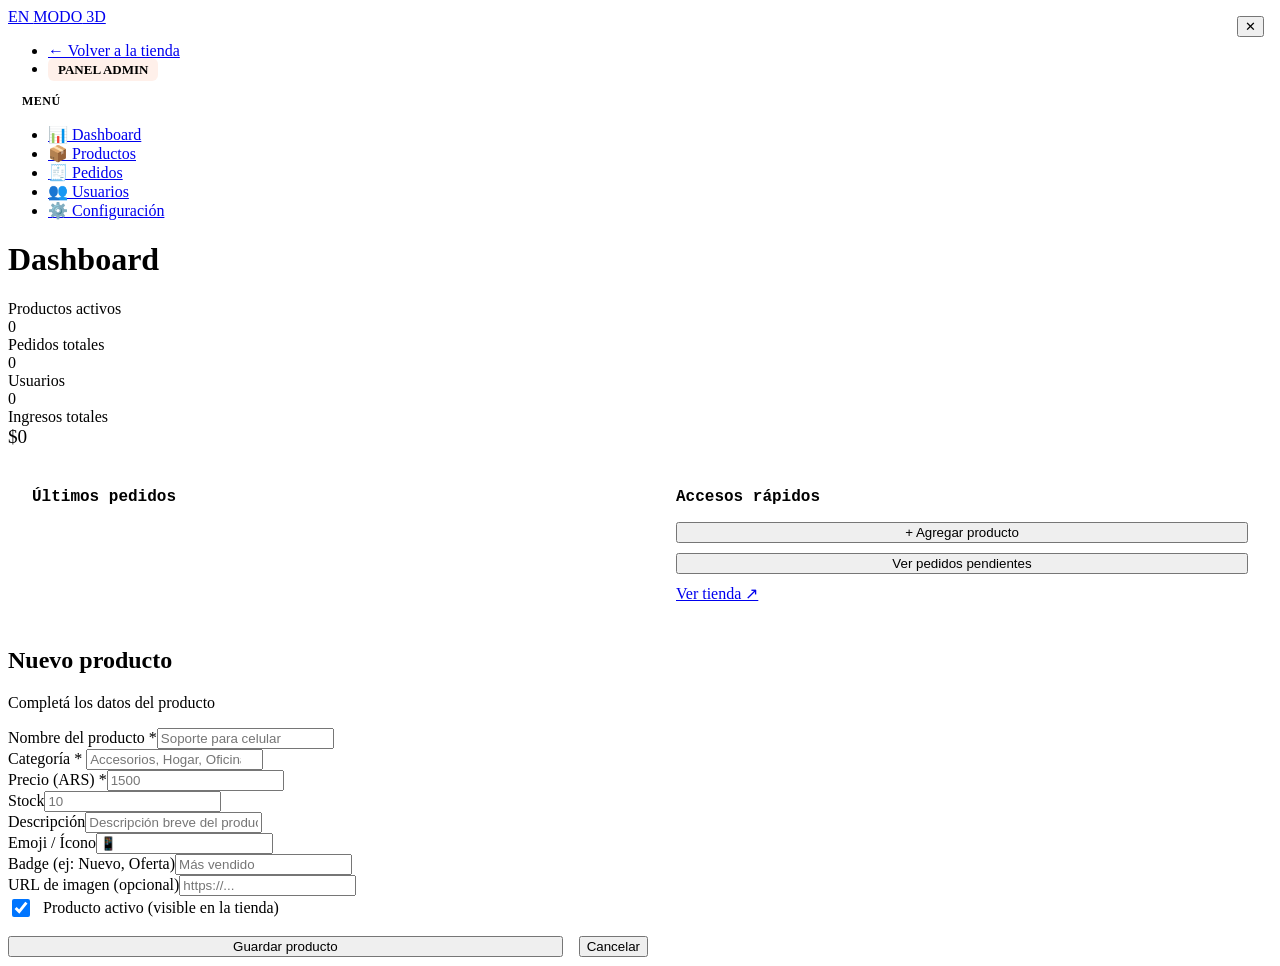
==== admin.html @ b985807b "Add files via upload" ====
<!DOCTYPE html>
<html lang="es">
<head>
  <meta charset="UTF-8">
  <meta name="viewport" content="width=device-width, initial-scale=1.0">
  <title>Admin — En Modo 3D</title>
  <link rel="stylesheet" href="css/style.css">
</head>
<body>
<nav class="navbar">
  <a href="index.html" class="navbar-logo">EN <span>MODO</span> 3D</a>
  <ul class="navbar-nav">
    <li><a href="index.html">← Volver a la tienda</a></li>
    <li><span style="font-size:13px;color:var(--accent);font-weight:700;padding:4px 10px;background:rgba(255,107,53,0.1);border-radius:6px">PANEL ADMIN</span></li>
  </ul>
</nav>

<div class="admin-layout">
  <!-- SIDEBAR -->
  <aside class="admin-sidebar">
    <div style="font-size:12px;font-weight:700;color:var(--text3);text-transform:uppercase;letter-spacing:0.5px;padding:0 14px;margin-bottom:1rem">Menú</div>
    <ul class="admin-nav">
      <li><a href="#" class="active" onclick="showSection('dashboard')">📊 Dashboard</a></li>
      <li><a href="#" onclick="showSection('products')">📦 Productos</a></li>
      <li><a href="#" onclick="showSection('orders')">🧾 Pedidos</a></li>
      <li><a href="#" onclick="showSection('users')">👥 Usuarios</a></li>
      <li><a href="#" onclick="showSection('config')">⚙️ Configuración</a></li>
    </ul>
  </aside>

  <!-- CONTENT -->
  <main class="admin-content">

    <!-- DASHBOARD -->
    <div id="section-dashboard">
      <div class="admin-header">
        <h1 class="admin-title">Dashboard</h1>
        <span style="font-size:13px;color:var(--text3)" id="dash-date"></span>
      </div>
      <div class="stats-grid">
        <div class="stat-card">
          <div class="stat-label">Productos activos</div>
          <div class="stat-val" id="stat-products">0</div>
        </div>
        <div class="stat-card">
          <div class="stat-label">Pedidos totales</div>
          <div class="stat-val" id="stat-orders">0</div>
        </div>
        <div class="stat-card">
          <div class="stat-label">Usuarios</div>
          <div class="stat-val" id="stat-users">0</div>
        </div>
        <div class="stat-card">
          <div class="stat-label">Ingresos totales</div>
          <div class="stat-val" id="stat-revenue" style="font-size:1.2rem">$0</div>
        </div>
      </div>
      <div style="display:grid;grid-template-columns:1fr 1fr;gap:1.5rem">
        <div style="background:var(--surface);border:1px solid var(--border);border-radius:var(--radius-lg);padding:1.5rem">
          <h3 style="font-size:1rem;font-weight:700;font-family:'Space Mono',monospace;margin-bottom:1rem;color:var(--primary)">Últimos pedidos</h3>
          <div id="dash-orders"></div>
        </div>
        <div style="background:var(--surface);border:1px solid var(--border);border-radius:var(--radius-lg);padding:1.5rem">
          <h3 style="font-size:1rem;font-weight:700;font-family:'Space Mono',monospace;margin-bottom:1rem;color:var(--primary)">Accesos rápidos</h3>
          <div style="display:flex;flex-direction:column;gap:10px">
            <button class="btn btn-primary" onclick="showSection('products');openProductForm()">+ Agregar producto</button>
            <button class="btn btn-outline" onclick="showSection('orders')">Ver pedidos pendientes</button>
            <a href="index.html" target="_blank" class="btn btn-outline">Ver tienda ↗</a>
          </div>
        </div>
      </div>
    </div>

    <!-- PRODUCTS -->
    <div id="section-products" style="display:none">
      <div class="admin-header">
        <h1 class="admin-title">Productos</h1>
        <button class="btn btn-primary" onclick="openProductForm()">+ Nuevo producto</button>
      </div>
      <div style="background:var(--surface);border:1px solid var(--border);border-radius:var(--radius-lg);overflow:hidden">
        <table class="data-table">
          <thead>
            <tr>
              <th>Producto</th><th>Categoría</th><th>Precio</th><th>Stock</th><th>Estado</th><th>Acciones</th>
            </tr>
          </thead>
          <tbody id="products-table"></tbody>
        </table>
      </div>
    </div>

    <!-- ORDERS -->
    <div id="section-orders" style="display:none">
      <div class="admin-header">
        <h1 class="admin-title">Pedidos</h1>
        <button class="btn btn-outline" onclick="loadOrders()">🔄 Actualizar</button>
      </div>
      <div style="background:var(--surface);border:1px solid var(--border);border-radius:var(--radius-lg);overflow:hidden">
        <table class="data-table">
          <thead>
            <tr><th>ID</th><th>Cliente</th><th>Total</th><th>Pago</th><th>Fecha</th><th>Estado</th><th>Acción</th></tr>
          </thead>
          <tbody id="orders-table"></tbody>
        </table>
      </div>
    </div>

    <!-- USERS -->
    <div id="section-users" style="display:none">
      <div class="admin-header">
        <h1 class="admin-title">Usuarios</h1>
      </div>
      <div style="background:var(--surface);border:1px solid var(--border);border-radius:var(--radius-lg);overflow:hidden">
        <table class="data-table">
          <thead>
            <tr><th>Nombre</th><th>Email</th><th>Teléfono</th><th>Registrado</th></tr>
          </thead>
          <tbody id="users-table"></tbody>
        </table>
      </div>
    </div>

    <!-- CONFIG -->
    <div id="section-config" style="display:none">
      <div class="admin-header"><h1 class="admin-title">Configuración</h1></div>
      <div style="background:var(--surface);border:1px solid var(--border);border-radius:var(--radius-lg);padding:1.5rem;max-width:600px">
        <h3 style="font-family:'Space Mono',monospace;color:var(--primary);margin-bottom:1.5rem">Google Sheets</h3>
        <div class="form-group">
          <label>ID de la planilla (Sheet ID)</label>
          <input type="text" id="cfg-sheet-id" placeholder="1BxiMVs0XRA5nFMdKvBdBZjgmUUqptlbs74OgVE2upms">
        </div>
        <div class="form-group">
          <label>URL del Apps Script</label>
          <input type="text" id="cfg-script-url" placeholder="https://script.google.com/macros/s/...">
        </div>
        <button class="btn btn-primary" onclick="saveConfig()">Guardar configuración</button>
        <div style="margin-top:2rem;padding-top:2rem;border-top:1px solid var(--border)">
          <h3 style="font-family:'Space Mono',monospace;color:var(--primary);margin-bottom:1rem">Cómo configurar Google Sheets</h3>
          <ol style="color:var(--text2);font-size:14px;line-height:2;padding-left:1.5rem">
            <li>Creá una nueva planilla en Google Sheets</li>
            <li>Creá 4 hojas: <strong style="color:var(--text)">Productos, Usuarios, Pedidos, Config</strong></li>
            <li>Andá a Extensiones → Apps Script</li>
            <li>Pegá el código del archivo <code style="color:var(--primary)">google-apps-script.js</code></li>
            <li>Desplegá como aplicación web (ejecutar como: yo, acceso: todos)</li>
            <li>Copiá la URL y pegala arriba</li>
          </ol>
        </div>
      </div>
    </div>

  </main>
</div>

<!-- PRODUCT FORM MODAL -->
<div class="modal-overlay" id="product-form-modal">
  <div class="modal" style="max-width:640px">
    <button class="btn-close" style="position:absolute;top:1rem;right:1rem" onclick="closeProductForm()">✕</button>
    <h2 id="pf-title">Nuevo producto</h2>
    <p class="modal-sub" id="pf-subtitle">Completá los datos del producto</p>
    <input type="hidden" id="pf-id">
    <div class="product-form-grid">
      <div class="form-group"><label>Nombre del producto *</label><input type="text" id="pf-name" placeholder="Soporte para celular" required></div>
      <div class="form-group"><label>Categoría *</label>
        <input type="text" id="pf-category" placeholder="Accesorios, Hogar, Oficina..." list="cat-list">
        <datalist id="cat-list">
          <option value="Accesorios"><option value="Hogar"><option value="Oficina">
          <option value="Personalizado"><option value="Decoración"><option value="Juguetes"><option value="Automotor">
        </datalist>
      </div>
      <div class="form-group"><label>Precio (ARS) *</label><input type="number" id="pf-price" placeholder="1500" min="0"></div>
      <div class="form-group"><label>Stock</label><input type="number" id="pf-stock" placeholder="10" min="0"></div>
      <div class="form-group full"><label>Descripción</label><input type="text" id="pf-desc" placeholder="Descripción breve del producto"></div>
      <div class="form-group"><label>Emoji / Ícono</label><input type="text" id="pf-emoji" placeholder="📱" maxlength="4"></div>
      <div class="form-group"><label>Badge (ej: Nuevo, Oferta)</label><input type="text" id="pf-badge" placeholder="Más vendido"></div>
      <div class="form-group full"><label>URL de imagen (opcional)</label><input type="url" id="pf-image" placeholder="https://..."></div>
      <div class="form-group full">
        <label style="display:flex;align-items:center;gap:10px;cursor:pointer">
          <input type="checkbox" id="pf-active" checked style="accent-color:var(--primary);width:18px;height:18px">
          <span>Producto activo (visible en la tienda)</span>
        </label>
      </div>
    </div>
    <div style="display:flex;gap:1rem;margin-top:1rem">
      <button class="btn btn-primary" style="flex:1" onclick="saveProduct()">Guardar producto</button>
      <button class="btn btn-outline" onclick="closeProductForm()">Cancelar</button>
    </div>
  </div>
</div>

<div class="toast-container"></div>
<script src="js/sheets.js"></script>
<script src="js/app.js"></script>
<script>
const SECTIONS = ['dashboard','products','orders','users','config'];

function showSection(name) {
  SECTIONS.forEach(s => {
    document.getElementById('section-'+s).style.display = s === name ? 'block' : 'none';
  });
  document.querySelectorAll('.admin-nav a').forEach(a => a.classList.remove('active'));
  if (name === 'dashboard') loadDashboard();
  if (name === 'products') loadProductsTable();
  if (name === 'orders') loadOrders();
  if (name === 'users') loadUsers();
  if (name === 'config') loadConfig();
}

function loadDashboard() {
  const products = LocalDB.getProducts();
  const orders = LocalDB.getOrders();
  const users = LocalDB.getUsers();
  document.getElementById('stat-products').textContent = products.filter(p=>p.active).length;
  document.getElementById('stat-orders').textContent = orders.length;
  document.getElementById('stat-users').textContent = users.length;
  const revenue = orders.reduce((a,o) => a + (o.total||0), 0);
  document.getElementById('stat-revenue').textContent = '$' + revenue.toLocaleString('es-AR');
  document.getElementById('dash-date').textContent = new Date().toLocaleDateString('es-AR',{weekday:'long',year:'numeric',month:'long',day:'numeric'});
  
  const dashOrders = document.getElementById('dash-orders');
  if (orders.length === 0) {
    dashOrders.innerHTML = '<p style="color:var(--text3);font-size:14px">Sin pedidos aún</p>';
  } else {
    dashOrders.innerHTML = orders.slice(0,5).map(o => `
      <div style="display:flex;justify-content:space-between;padding:8px 0;border-bottom:1px solid var(--border);font-size:13px">
        <span style="color:var(--text2)">${o.id}</span>
        <span style="font-weight:600">${o.nombre}</span>
        <span style="color:var(--primary);font-family:'Space Mono',monospace">$${(o.total||0).toLocaleString('es-AR')}</span>
        <span class="status-badge status-${o.status}">${statusLabel(o.status)}</span>
      </div>`).join('');
  }
}

function loadProductsTable() {
  const products = LocalDB.getProducts();
  const tbody = document.getElementById('products-table');
  if (products.length === 0) {
    tbody.innerHTML = '<tr><td colspan="6" style="text-align:center;color:var(--text3);padding:2rem">Sin productos. ¡Agregá el primero!</td></tr>';
    return;
  }
  tbody.innerHTML = products.map(p => `
    <tr>
      <td><div style="display:flex;align-items:center;gap:10px">
        <span style="font-size:1.5rem">${p.emoji||'📦'}</span>
        <strong>${p.name}</strong>
      </div></td>
      <td><span style="font-size:12px;color:var(--primary);font-weight:700">${p.category}</span></td>
      <td style="font-family:'Space Mono',monospace;font-weight:700">$${Number(p.price).toLocaleString('es-AR')}</td>
      <td>${p.stock}</td>
      <td><span class="status-badge ${p.active ? 'status-confirmed' : 'status-cancelled'}">${p.active ? 'Activo' : 'Inactivo'}</span></td>
      <td style="display:flex;gap:6px">
        <button class="btn btn-outline btn-sm" onclick="editProduct('${p.id}')">✏️ Editar</button>
        <button class="btn btn-danger btn-sm" onclick="deleteProductAdmin('${p.id}')">🗑️</button>
      </td>
    </tr>`).join('');
}

function loadOrders() {
  const orders = LocalDB.getOrders();
  const tbody = document.getElementById('orders-table');
  if (orders.length === 0) {
    tbody.innerHTML = '<tr><td colspan="7" style="text-align:center;color:var(--text3);padding:2rem">Sin pedidos aún</td></tr>';
    return;
  }
  tbody.innerHTML = orders.map(o => `
    <tr>
      <td style="font-family:'Space Mono',monospace;font-size:12px;color:var(--primary)">${o.id}</td>
      <td><div style="font-weight:600">${o.nombre}</div><div style="font-size:12px;color:var(--text2)">${o.email}</div></td>
      <td style="font-family:'Space Mono',monospace;font-weight:700">$${(o.total||0).toLocaleString('es-AR')}</td>
      <td style="font-size:13px">${o.metodoPago||'—'}</td>
      <td style="font-size:12px;color:var(--text2)">${new Date(o.createdAt).toLocaleDateString('es-AR')}</td>
      <td><span class="status-badge status-${o.status}">${statusLabel(o.status)}</span></td>
      <td>
        <select onchange="changeOrderStatus('${o.id}', this.value)" style="background:var(--surface);border:1px solid var(--border);border-radius:6px;padding:4px 8px;color:var(--text);font-size:13px">
          <option value="pending" ${o.status==='pending'?'selected':''}>Pendiente</option>
          <option value="confirmed" ${o.status==='confirmed'?'selected':''}>Confirmado</option>
          <option value="cancelled" ${o.status==='cancelled'?'selected':''}>Cancelado</option>
        </select>
      </td>
    </tr>`).join('');
}

function loadUsers() {
  const users = LocalDB.getUsers();
  const tbody = document.getElementById('users-table');
  if (users.length === 0) {
    tbody.innerHTML = '<tr><td colspan="4" style="text-align:center;color:var(--text3);padding:2rem">Sin usuarios registrados</td></tr>';
    return;
  }
  tbody.innerHTML = users.map(u => `
    <tr>
      <td><strong>${u.nombre}</strong></td>
      <td style="color:var(--text2)">${u.email}</td>
      <td style="color:var(--text2)">${u.telefono||'—'}</td>
      <td style="font-size:12px;color:var(--text3)">${new Date(u.createdAt).toLocaleDateString('es-AR')}</td>
    </tr>`).join('');
}

function loadConfig() {
  document.getElementById('cfg-sheet-id').value = SHEETS_CONFIG.SHEET_ID !== 'TU_SHEET_ID_AQUI' ? SHEETS_CONFIG.SHEET_ID : '';
  document.getElementById('cfg-script-url').value = SHEETS_CONFIG.SCRIPT_URL !== 'TU_APPS_SCRIPT_URL_AQUI' ? SHEETS_CONFIG.SCRIPT_URL : '';
}

function saveConfig() {
  const sheetId = document.getElementById('cfg-sheet-id').value.trim();
  const scriptUrl = document.getElementById('cfg-script-url').value.trim();
  localStorage.setItem('em3d_config', JSON.stringify({ sheetId, scriptUrl }));
  if (sheetId) SHEETS_CONFIG.SHEET_ID = sheetId;
  if (scriptUrl) SHEETS_CONFIG.SCRIPT_URL = scriptUrl;
  Toast.show('Configuración guardada', 'success');
}

function statusLabel(s) {
  return s === 'pending' ? 'Pendiente' : s === 'confirmed' ? 'Confirmado' : 'Cancelado';
}

function changeOrderStatus(id, status) {
  LocalDB.updateOrderStatus(id, status);
  Toast.show('Estado actualizado', 'success');
  try { updateOrderStatus(id, status); } catch(_) {}
}

function openProductForm(product = null) {
  const modal = document.getElementById('product-form-modal');
  document.getElementById('pf-id').value = product ? product.id : '';
  document.getElementById('pf-title').textContent = product ? 'Editar producto' : 'Nuevo producto';
  document.getElementById('pf-subtitle').textContent = product ? product.name : 'Completá los datos del producto';
  document.getElementById('pf-name').value = product ? product.name : '';
  document.getElementById('pf-category').value = product ? product.category : '';
  document.getElementById('pf-price').value = product ? product.price : '';
  document.getElementById('pf-stock').value = product ? product.stock : '10';
  document.getElementById('pf-desc').value = product ? product.description : '';
  document.getElementById('pf-emoji').value = product ? (product.emoji||'') : '';
  document.getElementById('pf-badge').value = product ? (product.badge||'') : '';
  document.getElementById('pf-image').value = product ? (product.image||'') : '';
  document.getElementById('pf-active').checked = product ? product.active : true;
  modal.classList.add('open');
}

function closeProductForm() {
  document.getElementById('product-form-modal').classList.remove('open');
}

function editProduct(id) {
  const product = LocalDB.getProducts().find(p => p.id === id);
  if (product) openProductForm(product);
}

async function saveProduct() {
  const id = document.getElementById('pf-id').value;
  const name = document.getElementById('pf-name').value.trim();
  const category = document.getElementById('pf-category').value.trim();
  const price = Number(document.getElementById('pf-price').value);
  if (!name || !category || !price) { Toast.show('Completá nombre, categoría y precio', 'error'); return; }
  
  const product = {
    id: id || undefined,
    name, category, price,
    stock: Number(document.getElementById('pf-stock').value)||0,
    description: document.getElementById('pf-desc').value.trim(),
    emoji: document.getElementById('pf-emoji').value.trim()||'📦',
    badge: document.getElementById('pf-badge').value.trim(),
    image: document.getElementById('pf-image').value.trim(),
    active: document.getElementById('pf-active').checked,
  };

  if (id) {
    LocalDB.updateProduct(product);
    Toast.show('Producto actualizado', 'success');
  } else {
    LocalDB.addProduct(product);
    Toast.show('Producto creado', 'success');
  }
  
  App.products = LocalDB.getProducts();
  try { await saveProduct(product); } catch(_) {}
  closeProductForm();
  loadProductsTable();
  loadDashboard();
}

function deleteProductAdmin(id) {
  if (!confirm('¿Eliminar este producto?')) return;
  LocalDB.deleteProduct(id);
  App.products = LocalDB.getProducts();
  Toast.show('Producto eliminado', 'success');
  loadProductsTable();
  loadDashboard();
}

// Load config from localStorage
const storedConfig = JSON.parse(localStorage.getItem('em3d_config') || '{}');
if (storedConfig.sheetId) SHEETS_CONFIG.SHEET_ID = storedConfig.sheetId;
if (storedConfig.scriptUrl) SHEETS_CONFIG.SCRIPT_URL = storedConfig.scriptUrl;

document.addEventListener('DOMContentLoaded', () => {
  App.init();
  loadDashboard();
});
</script>
</body>
</html>
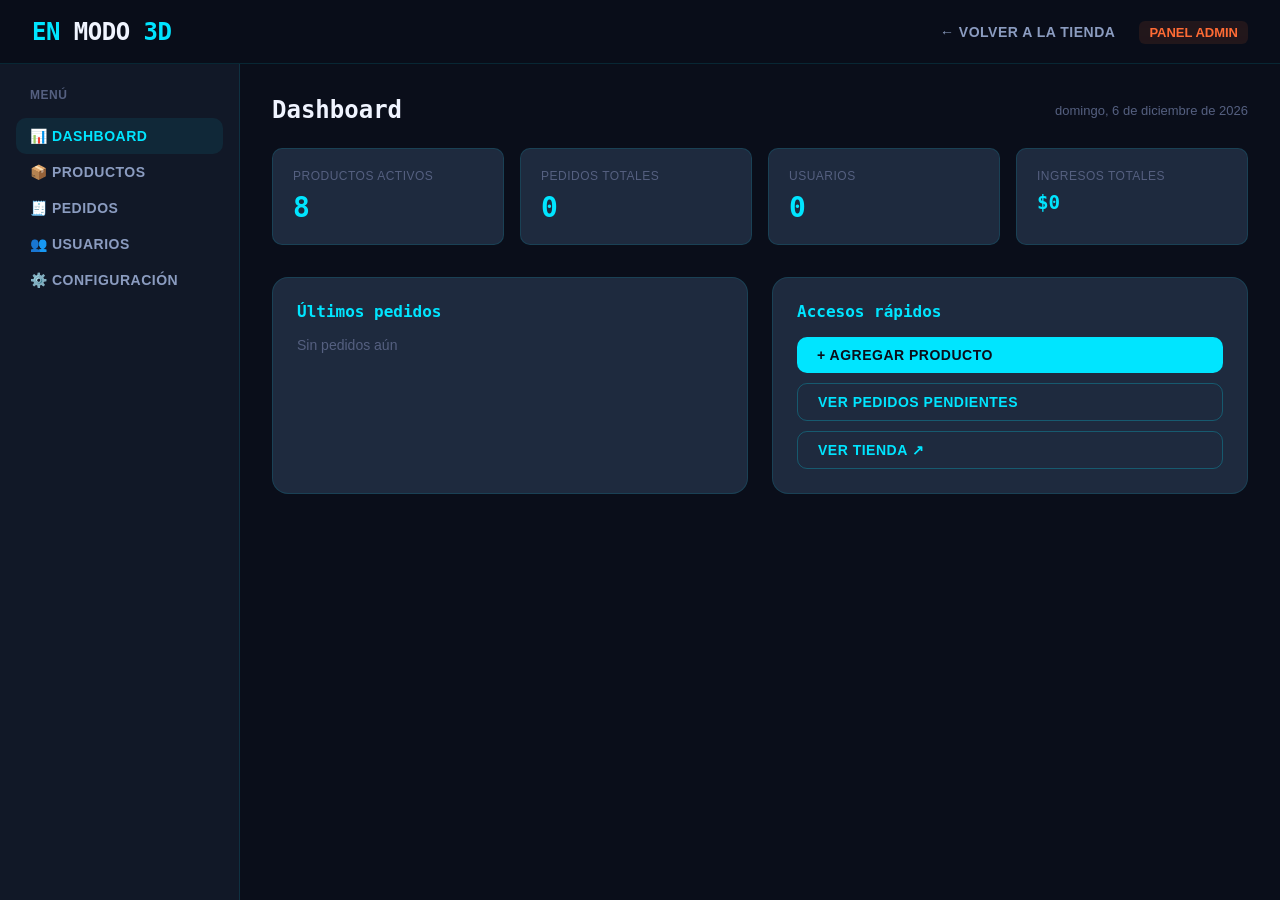
==== commit bf439f68: "Update admin.html" ====
--- a/admin.html
+++ b/admin.html
@@ -16,7 +16,6 @@
 </nav>
 
 <div class="admin-layout">
-  <!-- SIDEBAR -->
   <aside class="admin-sidebar">
     <div style="font-size:12px;font-weight:700;color:var(--text3);text-transform:uppercase;letter-spacing:0.5px;padding:0 14px;margin-bottom:1rem">Menú</div>
     <ul class="admin-nav">
@@ -28,32 +27,17 @@
     </ul>
   </aside>
 
-  <!-- CONTENT -->
   <main class="admin-content">
-
-    <!-- DASHBOARD -->
     <div id="section-dashboard">
       <div class="admin-header">
         <h1 class="admin-title">Dashboard</h1>
         <span style="font-size:13px;color:var(--text3)" id="dash-date"></span>
       </div>
       <div class="stats-grid">
-        <div class="stat-card">
-          <div class="stat-label">Productos activos</div>
-          <div class="stat-val" id="stat-products">0</div>
-        </div>
-        <div class="stat-card">
-          <div class="stat-label">Pedidos totales</div>
-          <div class="stat-val" id="stat-orders">0</div>
-        </div>
-        <div class="stat-card">
-          <div class="stat-label">Usuarios</div>
-          <div class="stat-val" id="stat-users">0</div>
-        </div>
-        <div class="stat-card">
-          <div class="stat-label">Ingresos totales</div>
-          <div class="stat-val" id="stat-revenue" style="font-size:1.2rem">$0</div>
-        </div>
+        <div class="stat-card"><div class="stat-label">Productos activos</div><div class="stat-val" id="stat-products">0</div></div>
+        <div class="stat-card"><div class="stat-label">Pedidos totales</div><div class="stat-val" id="stat-orders">0</div></div>
+        <div class="stat-card"><div class="stat-label">Usuarios</div><div class="stat-val" id="stat-users">0</div></div>
+        <div class="stat-card"><div class="stat-label">Ingresos totales</div><div class="stat-val" id="stat-revenue" style="font-size:1.2rem">$0</div></div>
       </div>
       <div style="display:grid;grid-template-columns:1fr 1fr;gap:1.5rem">
         <div style="background:var(--surface);border:1px solid var(--border);border-radius:var(--radius-lg);padding:1.5rem">
@@ -71,7 +55,6 @@
       </div>
     </div>
 
-    <!-- PRODUCTS -->
     <div id="section-products" style="display:none">
       <div class="admin-header">
         <h1 class="admin-title">Productos</h1>
@@ -79,17 +62,12 @@
       </div>
       <div style="background:var(--surface);border:1px solid var(--border);border-radius:var(--radius-lg);overflow:hidden">
         <table class="data-table">
-          <thead>
-            <tr>
-              <th>Producto</th><th>Categoría</th><th>Precio</th><th>Stock</th><th>Estado</th><th>Acciones</th>
-            </tr>
-          </thead>
+          <thead><tr><th>Producto</th><th>Categoría</th><th>Precio</th><th>Stock</th><th>Estado</th><th>Acciones</th></tr></thead>
           <tbody id="products-table"></tbody>
         </table>
       </div>
     </div>
 
-    <!-- ORDERS -->
     <div id="section-orders" style="display:none">
       <div class="admin-header">
         <h1 class="admin-title">Pedidos</h1>
@@ -97,30 +75,22 @@
       </div>
       <div style="background:var(--surface);border:1px solid var(--border);border-radius:var(--radius-lg);overflow:hidden">
         <table class="data-table">
-          <thead>
-            <tr><th>ID</th><th>Cliente</th><th>Total</th><th>Pago</th><th>Fecha</th><th>Estado</th><th>Acción</th></tr>
-          </thead>
+          <thead><tr><th>ID</th><th>Cliente</th><th>Total</th><th>Pago</th><th>Fecha</th><th>Estado</th><th>Acción</th></tr></thead>
           <tbody id="orders-table"></tbody>
         </table>
       </div>
     </div>
 
-    <!-- USERS -->
     <div id="section-users" style="display:none">
-      <div class="admin-header">
-        <h1 class="admin-title">Usuarios</h1>
-      </div>
+      <div class="admin-header"><h1 class="admin-title">Usuarios</h1></div>
       <div style="background:var(--surface);border:1px solid var(--border);border-radius:var(--radius-lg);overflow:hidden">
         <table class="data-table">
-          <thead>
-            <tr><th>Nombre</th><th>Email</th><th>Teléfono</th><th>Registrado</th></tr>
-          </thead>
+          <thead><tr><th>Nombre</th><th>Email</th><th>Teléfono</th><th>Registrado</th></tr></thead>
           <tbody id="users-table"></tbody>
         </table>
       </div>
     </div>
 
-    <!-- CONFIG -->
     <div id="section-config" style="display:none">
       <div class="admin-header"><h1 class="admin-title">Configuración</h1></div>
       <div style="background:var(--surface);border:1px solid var(--border);border-radius:var(--radius-lg);padding:1.5rem;max-width:600px">
@@ -134,24 +104,11 @@
           <input type="text" id="cfg-script-url" placeholder="https://script.google.com/macros/s/...">
         </div>
         <button class="btn btn-primary" onclick="saveConfig()">Guardar configuración</button>
-        <div style="margin-top:2rem;padding-top:2rem;border-top:1px solid var(--border)">
-          <h3 style="font-family:'Space Mono',monospace;color:var(--primary);margin-bottom:1rem">Cómo configurar Google Sheets</h3>
-          <ol style="color:var(--text2);font-size:14px;line-height:2;padding-left:1.5rem">
-            <li>Creá una nueva planilla en Google Sheets</li>
-            <li>Creá 4 hojas: <strong style="color:var(--text)">Productos, Usuarios, Pedidos, Config</strong></li>
-            <li>Andá a Extensiones → Apps Script</li>
-            <li>Pegá el código del archivo <code style="color:var(--primary)">google-apps-script.js</code></li>
-            <li>Desplegá como aplicación web (ejecutar como: yo, acceso: todos)</li>
-            <li>Copiá la URL y pegala arriba</li>
-          </ol>
-        </div>
-      </div>
-    </div>
-
+      </div>
+    </div>
   </main>
 </div>
 
-<!-- PRODUCT FORM MODAL -->
 <div class="modal-overlay" id="product-form-modal">
   <div class="modal" style="max-width:640px">
     <button class="btn-close" style="position:absolute;top:1rem;right:1rem" onclick="closeProductForm()">✕</button>
@@ -194,10 +151,7 @@
 const SECTIONS = ['dashboard','products','orders','users','config'];
 
 function showSection(name) {
-  SECTIONS.forEach(s => {
-    document.getElementById('section-'+s).style.display = s === name ? 'block' : 'none';
-  });
-  document.querySelectorAll('.admin-nav a').forEach(a => a.classList.remove('active'));
+  SECTIONS.forEach(s => { document.getElementById('section-'+s).style.display = s === name ? 'block' : 'none'; });
   if (name === 'dashboard') loadDashboard();
   if (name === 'products') loadProductsTable();
   if (name === 'orders') loadOrders();
@@ -215,7 +169,6 @@
   const revenue = orders.reduce((a,o) => a + (o.total||0), 0);
   document.getElementById('stat-revenue').textContent = '$' + revenue.toLocaleString('es-AR');
   document.getElementById('dash-date').textContent = new Date().toLocaleDateString('es-AR',{weekday:'long',year:'numeric',month:'long',day:'numeric'});
-  
   const dashOrders = document.getElementById('dash-orders');
   if (orders.length === 0) {
     dashOrders.innerHTML = '<p style="color:var(--text3);font-size:14px">Sin pedidos aún</p>';
@@ -239,10 +192,7 @@
   }
   tbody.innerHTML = products.map(p => `
     <tr>
-      <td><div style="display:flex;align-items:center;gap:10px">
-        <span style="font-size:1.5rem">${p.emoji||'📦'}</span>
-        <strong>${p.name}</strong>
-      </div></td>
+      <td><div style="display:flex;align-items:center;gap:10px"><span style="font-size:1.5rem">${p.emoji||'📦'}</span><strong>${p.name}</strong></div></td>
       <td><span style="font-size:12px;color:var(--primary);font-weight:700">${p.category}</span></td>
       <td style="font-family:'Space Mono',monospace;font-weight:700">$${Number(p.price).toLocaleString('es-AR')}</td>
       <td>${p.stock}</td>
@@ -351,10 +301,8 @@
   const category = document.getElementById('pf-category').value.trim();
   const price = Number(document.getElementById('pf-price').value);
   if (!name || !category || !price) { Toast.show('Completá nombre, categoría y precio', 'error'); return; }
-  
   const product = {
-    id: id || undefined,
-    name, category, price,
+    id: id || undefined, name, category, price,
     stock: Number(document.getElementById('pf-stock').value)||0,
     description: document.getElementById('pf-desc').value.trim(),
     emoji: document.getElementById('pf-emoji').value.trim()||'📦',
@@ -362,15 +310,8 @@
     image: document.getElementById('pf-image').value.trim(),
     active: document.getElementById('pf-active').checked,
   };
-
-  if (id) {
-    LocalDB.updateProduct(product);
-    Toast.show('Producto actualizado', 'success');
-  } else {
-    LocalDB.addProduct(product);
-    Toast.show('Producto creado', 'success');
-  }
-  
+  if (id) { LocalDB.updateProduct(product); Toast.show('Producto actualizado', 'success'); }
+  else { LocalDB.addProduct(product); Toast.show('Producto creado', 'success'); }
   App.products = LocalDB.getProducts();
   try { await saveProduct(product); } catch(_) {}
   closeProductForm();
@@ -387,15 +328,11 @@
   loadDashboard();
 }
 
-// Load config from localStorage
 const storedConfig = JSON.parse(localStorage.getItem('em3d_config') || '{}');
 if (storedConfig.sheetId) SHEETS_CONFIG.SHEET_ID = storedConfig.sheetId;
 if (storedConfig.scriptUrl) SHEETS_CONFIG.SCRIPT_URL = storedConfig.scriptUrl;
 
-document.addEventListener('DOMContentLoaded', () => {
-  App.init();
-  loadDashboard();
-});
+document.addEventListener('DOMContentLoaded', () => { App.init(); loadDashboard(); });
 </script>
 </body>
 </html>
--- a/css/style.css
+++ b/css/style.css
@@ -0,0 +1,677 @@
+@import url('https://fonts.googleapis.com/css2?family=Exo+2:wght@300;400;600;700;900&family=Space+Mono:wght@400;700&display=swap');
+
+:root {
+  --primary: #00E5FF;
+  --primary-dark: #00B8CC;
+  --accent: #FF6B35;
+  --bg: #0A0E1A;
+  --bg2: #111827;
+  --bg3: #1C2333;
+  --surface: #1E2A3E;
+  --surface2: #243044;
+  --text: #F0F4FF;
+  --text2: #8B9CC0;
+  --text3: #556080;
+  --border: rgba(0,229,255,0.12);
+  --border2: rgba(0,229,255,0.25);
+  --success: #00FF88;
+  --warning: #FFB700;
+  --danger: #FF4757;
+  --radius: 10px;
+  --radius-lg: 16px;
+}
+
+* { margin: 0; padding: 0; box-sizing: border-box; }
+
+body {
+  font-family: 'Exo 2', sans-serif;
+  background: var(--bg);
+  color: var(--text);
+  min-height: 100vh;
+  font-size: 16px;
+}
+
+a { text-decoration: none; color: inherit; }
+
+/* NAVBAR */
+.navbar {
+  position: sticky; top: 0; z-index: 100;
+  background: rgba(10,14,26,0.92);
+  backdrop-filter: blur(16px);
+  border-bottom: 1px solid var(--border);
+  padding: 0 2rem;
+  display: flex; align-items: center; gap: 1.5rem;
+  height: 64px;
+}
+.navbar-logo {
+  font-size: 1.5rem; font-weight: 900;
+  color: var(--primary);
+  letter-spacing: -0.5px;
+  white-space: nowrap;
+  font-family: 'Space Mono', monospace;
+}
+.navbar-logo span { color: var(--text); }
+.navbar-search {
+  flex: 1; max-width: 400px;
+  position: relative;
+}
+.navbar-search input {
+  width: 100%; padding: 8px 16px 8px 40px;
+  background: var(--surface);
+  border: 1px solid var(--border);
+  border-radius: 8px;
+  color: var(--text);
+  font-family: 'Exo 2', sans-serif;
+  font-size: 14px;
+  outline: none;
+  transition: border-color 0.2s;
+}
+.navbar-search input:focus { border-color: var(--primary); }
+.navbar-search svg {
+  position: absolute; left: 12px; top: 50%;
+  transform: translateY(-50%);
+  color: var(--text3);
+  pointer-events: none;
+}
+.navbar-nav {
+  display: flex; gap: 1.5rem;
+  margin-left: auto;
+  align-items: center;
+  list-style: none;
+}
+.navbar-nav a {
+  font-size: 14px; font-weight: 600;
+  color: var(--text2);
+  transition: color 0.2s;
+  text-transform: uppercase;
+  letter-spacing: 0.5px;
+}
+.navbar-nav a:hover { color: var(--primary); }
+.btn-cart {
+  position: relative;
+  background: var(--surface);
+  border: 1px solid var(--border2);
+  border-radius: 8px;
+  padding: 8px 14px;
+  cursor: pointer;
+  display: flex; align-items: center; gap: 8px;
+  color: var(--text);
+  font-family: 'Exo 2', sans-serif;
+  font-size: 14px; font-weight: 600;
+  transition: all 0.2s;
+}
+.btn-cart:hover { background: var(--surface2); border-color: var(--primary); color: var(--primary); }
+.cart-badge {
+  position: absolute; top: -6px; right: -6px;
+  background: var(--accent);
+  color: white;
+  width: 18px; height: 18px;
+  border-radius: 50%;
+  font-size: 11px; font-weight: 700;
+  display: flex; align-items: center; justify-content: center;
+  display: none;
+}
+
+/* BUTTONS */
+.btn {
+  display: inline-flex; align-items: center; gap: 8px;
+  padding: 10px 20px;
+  border-radius: var(--radius);
+  font-family: 'Exo 2', sans-serif;
+  font-size: 14px; font-weight: 700;
+  cursor: pointer;
+  transition: all 0.2s;
+  border: none;
+  text-transform: uppercase;
+  letter-spacing: 0.5px;
+}
+.btn-primary {
+  background: var(--primary);
+  color: var(--bg);
+}
+.btn-primary:hover { background: var(--primary-dark); transform: translateY(-1px); }
+.btn-outline {
+  background: transparent;
+  border: 1px solid var(--border2);
+  color: var(--primary);
+}
+.btn-outline:hover { background: rgba(0,229,255,0.08); }
+.btn-danger {
+  background: var(--danger);
+  color: white;
+}
+.btn-sm { padding: 6px 14px; font-size: 13px; }
+.btn-full { width: 100%; justify-content: center; }
+
+/* HERO */
+.hero {
+  background: linear-gradient(135deg, var(--bg2) 0%, var(--bg) 60%);
+  padding: 5rem 2rem 4rem;
+  text-align: center;
+  position: relative;
+  overflow: hidden;
+}
+.hero::before {
+  content: '';
+  position: absolute; inset: 0;
+  background: radial-gradient(ellipse 60% 40% at 50% 0%, rgba(0,229,255,0.08) 0%, transparent 70%);
+  pointer-events: none;
+}
+.hero-badge {
+  display: inline-block;
+  background: rgba(0,229,255,0.1);
+  border: 1px solid var(--border2);
+  color: var(--primary);
+  padding: 4px 16px;
+  border-radius: 20px;
+  font-size: 12px; font-weight: 700;
+  text-transform: uppercase;
+  letter-spacing: 1px;
+  margin-bottom: 1.5rem;
+}
+.hero h1 {
+  font-size: 3.5rem; font-weight: 900;
+  line-height: 1.1;
+  margin-bottom: 1.5rem;
+  font-family: 'Space Mono', monospace;
+}
+.hero h1 span { color: var(--primary); }
+.hero p {
+  font-size: 1.1rem; color: var(--text2);
+  max-width: 560px; margin: 0 auto 2.5rem;
+  line-height: 1.6;
+}
+.hero-actions { display: flex; gap: 1rem; justify-content: center; }
+
+/* CATEGORIES */
+.categories-bar {
+  background: var(--bg2);
+  border-bottom: 1px solid var(--border);
+  padding: 0 2rem;
+  display: flex; align-items: center; gap: 0.5rem;
+  overflow-x: auto;
+  scrollbar-width: none;
+}
+.categories-bar::-webkit-scrollbar { display: none; }
+.cat-btn {
+  padding: 14px 18px;
+  background: none;
+  border: none; border-bottom: 2px solid transparent;
+  color: var(--text2);
+  font-family: 'Exo 2', sans-serif;
+  font-size: 14px; font-weight: 600;
+  cursor: pointer;
+  white-space: nowrap;
+  transition: all 0.2s;
+  text-transform: uppercase;
+  letter-spacing: 0.5px;
+}
+.cat-btn:hover, .cat-btn.active {
+  color: var(--primary);
+  border-bottom-color: var(--primary);
+}
+
+/* PRODUCTS GRID */
+.section {
+  padding: 3rem 2rem;
+  max-width: 1280px;
+  margin: 0 auto;
+}
+.section-header {
+  display: flex; align-items: center; justify-content: space-between;
+  margin-bottom: 2rem;
+}
+.section-title {
+  font-size: 1.5rem; font-weight: 700;
+  font-family: 'Space Mono', monospace;
+}
+.section-title span { color: var(--primary); }
+
+.products-grid {
+  display: grid;
+  grid-template-columns: repeat(auto-fill, minmax(240px, 1fr));
+  gap: 1.25rem;
+}
+
+.product-card {
+  background: var(--surface);
+  border: 1px solid var(--border);
+  border-radius: var(--radius-lg);
+  overflow: hidden;
+  transition: all 0.25s;
+  cursor: pointer;
+  position: relative;
+}
+.product-card:hover {
+  border-color: var(--border2);
+  transform: translateY(-3px);
+  box-shadow: 0 8px 32px rgba(0,229,255,0.08);
+}
+.product-img {
+  width: 100%;
+  aspect-ratio: 1;
+  object-fit: cover;
+  background: var(--surface2);
+  display: flex; align-items: center; justify-content: center;
+  font-size: 3rem;
+  color: var(--primary);
+  position: relative;
+}
+.product-img img { width: 100%; height: 100%; object-fit: cover; }
+.product-badge {
+  position: absolute; top: 10px; left: 10px;
+  background: var(--accent);
+  color: white;
+  padding: 3px 10px;
+  border-radius: 4px;
+  font-size: 11px; font-weight: 700;
+  text-transform: uppercase;
+}
+.product-body { padding: 1rem; }
+.product-category {
+  font-size: 11px; font-weight: 700;
+  color: var(--primary);
+  text-transform: uppercase;
+  letter-spacing: 0.5px;
+  margin-bottom: 4px;
+}
+.product-name {
+  font-size: 15px; font-weight: 600;
+  margin-bottom: 8px;
+  line-height: 1.3;
+}
+.product-desc {
+  font-size: 13px;
+  color: var(--text2);
+  line-height: 1.4;
+  margin-bottom: 12px;
+}
+.product-footer {
+  display: flex; align-items: center; justify-content: space-between;
+  padding: 0.75rem 1rem;
+  border-top: 1px solid var(--border);
+  background: var(--bg2);
+}
+.product-price {
+  font-size: 1.1rem; font-weight: 700;
+  color: var(--text);
+  font-family: 'Space Mono', monospace;
+}
+.product-price .currency { font-size: 0.75rem; color: var(--text2); }
+.btn-add {
+  background: var(--primary);
+  color: var(--bg);
+  border: none;
+  padding: 7px 14px;
+  border-radius: 7px;
+  font-family: 'Exo 2', sans-serif;
+  font-size: 13px; font-weight: 700;
+  cursor: pointer;
+  transition: all 0.2s;
+  text-transform: uppercase;
+}
+.btn-add:hover { background: var(--primary-dark); transform: scale(1.04); }
+
+/* CART DRAWER */
+.cart-overlay {
+  position: fixed; inset: 0;
+  background: rgba(0,0,0,0.6);
+  backdrop-filter: blur(4px);
+  z-index: 200;
+  opacity: 0; pointer-events: none;
+  transition: opacity 0.25s;
+}
+.cart-overlay.open { opacity: 1; pointer-events: all; }
+.cart-drawer {
+  position: fixed; top: 0; right: 0; bottom: 0;
+  width: 400px;
+  background: var(--bg2);
+  border-left: 1px solid var(--border);
+  z-index: 201;
+  transform: translateX(100%);
+  transition: transform 0.3s cubic-bezier(0.4,0,0.2,1);
+  display: flex; flex-direction: column;
+}
+.cart-drawer.open { transform: translateX(0); }
+.cart-header {
+  padding: 1.25rem 1.5rem;
+  border-bottom: 1px solid var(--border);
+  display: flex; align-items: center; justify-content: space-between;
+}
+.cart-header h3 {
+  font-size: 1.1rem; font-weight: 700;
+  font-family: 'Space Mono', monospace;
+}
+.btn-close {
+  background: none; border: none;
+  color: var(--text2); cursor: pointer;
+  font-size: 1.25rem; padding: 4px;
+  transition: color 0.2s;
+}
+.btn-close:hover { color: var(--text); }
+.cart-items { flex: 1; overflow-y: auto; padding: 1rem 1.5rem; }
+.cart-empty {
+  text-align: center; padding: 3rem 1rem;
+  color: var(--text3);
+}
+.cart-item {
+  display: flex; gap: 12px;
+  padding: 12px 0;
+  border-bottom: 1px solid var(--border);
+}
+.cart-item-img {
+  width: 56px; height: 56px;
+  background: var(--surface);
+  border-radius: 8px;
+  display: flex; align-items: center; justify-content: center;
+  font-size: 1.5rem; flex-shrink: 0;
+  overflow: hidden;
+}
+.cart-item-img img { width: 100%; height: 100%; object-fit: cover; }
+.cart-item-info { flex: 1; }
+.cart-item-name { font-size: 14px; font-weight: 600; margin-bottom: 4px; }
+.cart-item-price { font-size: 13px; color: var(--primary); font-family: 'Space Mono', monospace; }
+.cart-item-qty {
+  display: flex; align-items: center; gap: 8px;
+  margin-top: 6px;
+}
+.qty-btn {
+  width: 24px; height: 24px;
+  background: var(--surface); border: 1px solid var(--border);
+  border-radius: 4px; cursor: pointer;
+  color: var(--text); font-size: 14px;
+  display: flex; align-items: center; justify-content: center;
+  transition: all 0.15s;
+}
+.qty-btn:hover { background: var(--surface2); border-color: var(--primary); }
+.qty-val { font-size: 14px; font-weight: 600; min-width: 20px; text-align: center; }
+.cart-remove {
+  background: none; border: none; color: var(--text3);
+  cursor: pointer; padding: 4px; transition: color 0.2s;
+  align-self: center;
+}
+.cart-remove:hover { color: var(--danger); }
+.cart-footer {
+  padding: 1.25rem 1.5rem;
+  border-top: 1px solid var(--border);
+  background: var(--bg);
+}
+.cart-total {
+  display: flex; justify-content: space-between;
+  font-size: 1.1rem; font-weight: 700;
+  margin-bottom: 1rem;
+  font-family: 'Space Mono', monospace;
+}
+.cart-total span:last-child { color: var(--primary); }
+
+/* MODAL */
+.modal-overlay {
+  position: fixed; inset: 0;
+  background: rgba(0,0,0,0.75);
+  backdrop-filter: blur(8px);
+  z-index: 300;
+  display: none; align-items: center; justify-content: center;
+  padding: 1rem;
+}
+.modal-overlay.open { display: flex; }
+.modal {
+  background: var(--bg2);
+  border: 1px solid var(--border);
+  border-radius: var(--radius-lg);
+  width: 100%; max-width: 480px;
+  padding: 2rem;
+  position: relative;
+}
+.modal h2 {
+  font-size: 1.5rem; font-weight: 700;
+  font-family: 'Space Mono', monospace;
+  margin-bottom: 0.5rem;
+}
+.modal-sub { color: var(--text2); font-size: 14px; margin-bottom: 1.5rem; }
+.form-group { margin-bottom: 1rem; }
+.form-group label {
+  display: block; font-size: 13px; font-weight: 600;
+  color: var(--text2); margin-bottom: 6px;
+  text-transform: uppercase; letter-spacing: 0.5px;
+}
+.form-group input {
+  width: 100%;
+  background: var(--surface);
+  border: 1px solid var(--border);
+  border-radius: var(--radius);
+  padding: 10px 14px;
+  color: var(--text);
+  font-family: 'Exo 2', sans-serif;
+  font-size: 15px;
+  outline: none;
+  transition: border-color 0.2s;
+}
+.form-group input:focus { border-color: var(--primary); }
+.form-row { display: grid; grid-template-columns: 1fr 1fr; gap: 1rem; }
+.modal-tabs {
+  display: flex; gap: 0;
+  margin-bottom: 1.5rem;
+  background: var(--surface);
+  border-radius: var(--radius);
+  padding: 3px;
+}
+.tab-btn {
+  flex: 1; padding: 8px;
+  background: none; border: none;
+  border-radius: 8px;
+  color: var(--text2); cursor: pointer;
+  font-family: 'Exo 2', sans-serif;
+  font-size: 14px; font-weight: 600;
+  transition: all 0.2s;
+}
+.tab-btn.active {
+  background: var(--primary);
+  color: var(--bg);
+}
+.form-msg {
+  font-size: 13px; margin-top: 8px;
+  display: none;
+}
+.form-msg.success { color: var(--success); display: block; }
+.form-msg.error { color: var(--danger); display: block; }
+.divider { display: flex; align-items: center; gap: 12px; margin: 1.25rem 0; }
+.divider hr { flex: 1; border: none; border-top: 1px solid var(--border); }
+.divider span { font-size: 12px; color: var(--text3); }
+
+/* ADMIN PANEL */
+.admin-layout {
+  display: flex; min-height: calc(100vh - 64px);
+}
+.admin-sidebar {
+  width: 240px; flex-shrink: 0;
+  background: var(--bg2);
+  border-right: 1px solid var(--border);
+  padding: 1.5rem 1rem;
+}
+.admin-nav { list-style: none; }
+.admin-nav li a {
+  display: flex; align-items: center; gap: 10px;
+  padding: 10px 14px;
+  border-radius: var(--radius);
+  font-size: 14px; font-weight: 600;
+  color: var(--text2);
+  transition: all 0.2s;
+  text-transform: uppercase; letter-spacing: 0.5px;
+}
+.admin-nav li a:hover,
+.admin-nav li a.active {
+  background: rgba(0,229,255,0.08);
+  color: var(--primary);
+}
+.admin-content { flex: 1; padding: 2rem; }
+.admin-header {
+  display: flex; align-items: center; justify-content: space-between;
+  margin-bottom: 1.5rem;
+}
+.admin-title {
+  font-size: 1.5rem; font-weight: 700;
+  font-family: 'Space Mono', monospace;
+}
+.stats-grid {
+  display: grid; grid-template-columns: repeat(4, 1fr);
+  gap: 1rem; margin-bottom: 2rem;
+}
+.stat-card {
+  background: var(--surface);
+  border: 1px solid var(--border);
+  border-radius: var(--radius);
+  padding: 1.25rem;
+}
+.stat-label { font-size: 12px; color: var(--text3); text-transform: uppercase; letter-spacing: 0.5px; margin-bottom: 8px; }
+.stat-val { font-size: 1.75rem; font-weight: 700; font-family: 'Space Mono', monospace; color: var(--primary); }
+
+/* TABLE */
+.data-table {
+  width: 100%;
+  border-collapse: collapse;
+  font-size: 14px;
+}
+.data-table th {
+  text-align: left; padding: 12px 16px;
+  border-bottom: 1px solid var(--border);
+  font-size: 12px; font-weight: 700;
+  color: var(--text3); text-transform: uppercase; letter-spacing: 0.5px;
+}
+.data-table td {
+  padding: 12px 16px;
+  border-bottom: 1px solid rgba(0,229,255,0.05);
+}
+.data-table tr:hover td { background: rgba(0,229,255,0.03); }
+.status-badge {
+  display: inline-block;
+  padding: 3px 10px;
+  border-radius: 20px;
+  font-size: 12px; font-weight: 700;
+}
+.status-pending { background: rgba(255,183,0,0.1); color: var(--warning); }
+.status-confirmed { background: rgba(0,255,136,0.1); color: var(--success); }
+.status-cancelled { background: rgba(255,71,87,0.1); color: var(--danger); }
+
+/* PRODUCT FORM */
+.product-form-grid {
+  display: grid; grid-template-columns: 1fr 1fr;
+  gap: 1rem;
+}
+.product-form-grid .full { grid-column: 1 / -1; }
+
+/* TOAST */
+.toast-container {
+  position: fixed; bottom: 2rem; right: 2rem;
+  z-index: 500;
+  display: flex; flex-direction: column; gap: 8px;
+}
+.toast {
+  background: var(--surface2);
+  border: 1px solid var(--border2);
+  border-radius: var(--radius);
+  padding: 12px 18px;
+  display: flex; align-items: center; gap: 10px;
+  font-size: 14px; font-weight: 600;
+  box-shadow: 0 4px 20px rgba(0,0,0,0.4);
+  animation: slideIn 0.3s ease;
+  color: var(--text);
+}
+.toast.success { border-color: rgba(0,255,136,0.3); }
+.toast.success .toast-icon { color: var(--success); }
+.toast.error { border-color: rgba(255,71,87,0.3); }
+.toast.error .toast-icon { color: var(--danger); }
+@keyframes slideIn {
+  from { transform: translateX(100px); opacity: 0; }
+  to { transform: translateX(0); opacity: 1; }
+}
+
+/* CHECKOUT */
+.checkout-grid { display: grid; grid-template-columns: 1fr 380px; gap: 2rem; }
+.checkout-card {
+  background: var(--surface);
+  border: 1px solid var(--border);
+  border-radius: var(--radius-lg);
+  padding: 1.5rem;
+  margin-bottom: 1.25rem;
+}
+.checkout-card h3 {
+  font-size: 1rem; font-weight: 700;
+  font-family: 'Space Mono', monospace;
+  margin-bottom: 1.25rem;
+  color: var(--primary);
+}
+.order-summary-item {
+  display: flex; justify-content: space-between;
+  padding: 8px 0;
+  font-size: 14px;
+  border-bottom: 1px solid var(--border);
+}
+.order-total {
+  display: flex; justify-content: space-between;
+  padding: 12px 0 0;
+  font-size: 1.1rem; font-weight: 700;
+  font-family: 'Space Mono', monospace;
+}
+.order-total span:last-child { color: var(--primary); }
+
+/* SCROLLBAR */
+::-webkit-scrollbar { width: 6px; height: 6px; }
+::-webkit-scrollbar-track { background: var(--bg2); }
+::-webkit-scrollbar-thumb { background: var(--border2); border-radius: 3px; }
+::-webkit-scrollbar-thumb:hover { background: var(--primary); }
+
+/* RESPONSIVE */
+@media (max-width: 768px) {
+  .hero h1 { font-size: 2.2rem; }
+  .hero-actions { flex-direction: column; align-items: center; }
+  .products-grid { grid-template-columns: repeat(2, 1fr); }
+  .checkout-grid { grid-template-columns: 1fr; }
+  .stats-grid { grid-template-columns: repeat(2, 1fr); }
+  .admin-layout { flex-direction: column; }
+  .admin-sidebar { width: 100%; border-right: none; border-bottom: 1px solid var(--border); padding: 0.5rem; }
+  .admin-nav { display: flex; overflow-x: auto; }
+  .cart-drawer { width: 100%; }
+  .navbar-search { display: none; }
+}
+
+/* LOADING */
+.spinner {
+  width: 20px; height: 20px;
+  border: 2px solid var(--border);
+  border-top-color: var(--primary);
+  border-radius: 50%;
+  animation: spin 0.6s linear infinite;
+  display: inline-block;
+}
+@keyframes spin { to { transform: rotate(360deg); } }
+
+/* EMPTY STATE */
+.empty-state {
+  text-align: center;
+  padding: 4rem 2rem;
+  color: var(--text3);
+}
+.empty-state .icon { font-size: 3rem; margin-bottom: 1rem; color: var(--text3); }
+.empty-state h3 { font-size: 1.1rem; margin-bottom: 0.5rem; color: var(--text2); }
+
+/* PAGINATION */
+.pagination {
+  display: flex; gap: 6px; justify-content: center;
+  margin-top: 2rem;
+}
+.page-btn {
+  width: 36px; height: 36px;
+  border-radius: 8px;
+  background: var(--surface);
+  border: 1px solid var(--border);
+  color: var(--text2);
+  cursor: pointer; font-family: 'Exo 2', sans-serif;
+  font-size: 14px; font-weight: 600;
+  display: flex; align-items: center; justify-content: center;
+  transition: all 0.2s;
+}
+.page-btn:hover, .page-btn.active {
+  background: var(--primary);
+  color: var(--bg);
+  border-color: var(--primary);
+}
